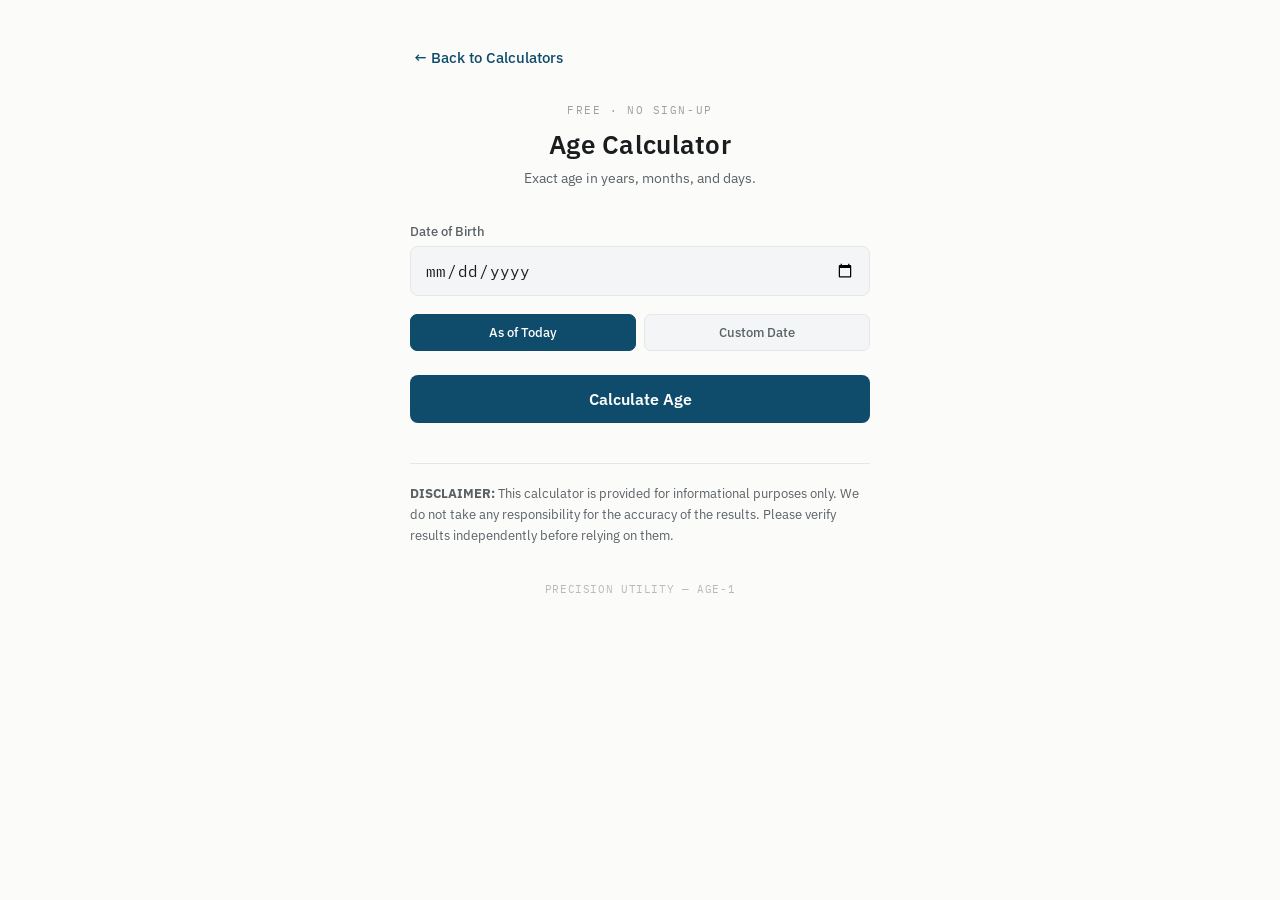
==== age-calculator/index.html @ 774d65d2 "Add Age Calculator HTML structure This file contains the complete HTML structure for an Age Calculat" ====
<!DOCTYPE html>
<html lang="en">
<head>
<meta charset="UTF-8">
<meta name="viewport" content="width=device-width, initial-scale=1.0">
<title>Age Calculator — Exact Age in Years, Months, Days</title>
<meta name="description" content="Free online age calculator. Find your exact age in years, months, and days — as of today or any custom date.">
<link rel="canonical" href="https://calculator-amber-six-60.vercel.app/age-calculator" />
<meta property="og:title" content="Age Calculator — Exact Age in Years, Months, Days">
<meta property="og:description" content="Find your exact age in years, months, and days — as of today or any custom date.">
<meta property="og:type" content="website">

<!-- Google Analytics (GA4) -->
<script async src="https://www.googletagmanager.com/gtag/js?id=G-M0VN4W0GYG"></script>
<script>
  window.dataLayer = window.dataLayer || [];
  function gtag(){dataLayer.push(arguments);}
  gtag('js', new Date());
  gtag('config', 'G-M0VN4W0GYG');
</script>

<link rel="preconnect" href="https://fonts.googleapis.com">
<link rel="preconnect" href="https://fonts.gstatic.com" crossorigin>
<link href="https://fonts.googleapis.com/css2?family=IBM+Plex+Mono:wght@400;500;600&family=IBM+Plex+Sans:wght@400;500;600&display=swap" rel="stylesheet">
<style>
  :root{
    --ink: #1a1d1f;
    --muted: #5b6266;
    --accent: #0f4c6b;
    --accent-hi: #14638a;
    --rule: #e4e6e8;
    --page-bg: #fbfbfa;
    --field-bg: #f3f5f6;
    --result-bg: #eef6f2;
    --result-ink: #12603f;
    --font-sans: 'IBM Plex Sans', ui-sans-serif, sans-serif;
    --font-mono: 'IBM Plex Mono', ui-monospace, monospace;
  }
  *{ box-sizing:border-box; }
  body{
    margin:0;
    background: var(--page-bg);
    color: var(--ink);
    font-family: var(--font-sans);
    padding: 40px 20px 40px;
  }
  main{ max-width: 460px; margin: 0 auto; }
  .back-link{
    display: inline-flex;
    align-items: center;
    gap: 6px;
    color: var(--accent);
    text-decoration: none;
    font-size: 15px;
    font-weight: 500;
    margin-bottom: 28px;
    padding: 8px 4px;
  }
  .back-link:hover{ color: var(--accent-hi); text-decoration: underline; }
  .eyebrow{
    text-align:center;
    color:#9aa0a3;
    font-family: var(--font-mono);
    font-size: 11px;
    letter-spacing: 0.14em;
    text-transform: uppercase;
    margin-bottom: 10px;
  }
  h1{
    text-align:center;
    font-size: 26px;
    font-weight: 600;
    letter-spacing: 0.01em;
    margin: 0 0 8px;
  }
  .sub{
    text-align:center;
    color: var(--muted);
    font-size: 14px;
    margin: 0 0 36px;
  }
  .field{ margin-bottom: 18px; }
  label{
    display:block;
    font-size: 13px;
    font-weight: 500;
    color: var(--muted);
    margin-bottom: 6px;
  }
  .input-wrap{ position: relative; }
  input[type="date"]{
    width: 100%;
    padding: 13px 14px;
    border: 1px solid var(--rule);
    background: var(--field-bg);
    border-radius: 8px;
    font-size: 16px;
    font-family: var(--font-mono);
    color: var(--ink);
    outline: none;
    transition: border-color 0.12s ease;
  }
  input[type="date"]:focus{ border-color: var(--accent); background: #fff; }

  .toggle-row{
    display:flex;
    gap: 8px;
    margin-bottom: 18px;
  }
  .toggle-chip{
    flex: 1;
    text-align:center;
    padding: 9px;
    border-radius: 7px;
    background: var(--field-bg);
    color: var(--muted);
    font-size: 13px;
    font-weight: 500;
    cursor: pointer;
    border: 1px solid var(--rule);
    user-select: none;
  }
  .toggle-chip.active{
    background: var(--accent);
    color: #fff;
    border-color: var(--accent);
  }

  button.calc-btn{
    width: 100%;
    padding: 14px;
    background: var(--accent);
    color: #fff;
    border: none;
    border-radius: 8px;
    font-size: 16px;
    font-weight: 600;
    font-family: var(--font-sans);
    cursor: pointer;
    margin-top: 6px;
    transition: background 0.12s ease;
  }
  button.calc-btn:hover{ background: var(--accent-hi); }

  .results{
    margin-top: 24px;
    background: var(--result-bg);
    border-radius: 10px;
    padding: 20px;
    display: none;
  }
  .results.show{ display: block; }
  .age-big{
    text-align: center;
    font-family: var(--font-mono);
    font-size: 22px;
    font-weight: 600;
    color: var(--result-ink);
    margin-bottom: 10px;
  }
  .age-sub{
    text-align: center;
    font-size: 13px;
    color: var(--muted);
  }
  .error-text{
    font-size: 14px;
    color: #b3261e;
    text-align: center;
  }

  section.notice{
    border-top: 1px solid var(--rule);
    margin-top: 40px;
    padding-top: 20px;
    font-size: 13px;
    line-height: 1.6;
    color: var(--muted);
  }
  footer{
    text-align:center;
    color:#b7bbbd;
    font-family: var(--font-mono);
    font-size: 10.5px;
    margin-top: 36px;
    letter-spacing: 0.06em;
  }
</style>
</head>
<body>
<main>
  <a href="/" class="back-link">&larr; Back to Calculators</a>

  <div class="eyebrow">Free · No Sign-up</div>
  <h1>Age Calculator</h1>
  <p class="sub">Exact age in years, months, and days.</p>

  <div class="field">
    <label for="dob">Date of Birth</label>
    <div class="input-wrap">
      <input type="date" id="dob">
    </div>
  </div>

  <div class="toggle-row">
    <div class="toggle-chip active" id="chipToday">As of Today</div>
    <div class="toggle-chip" id="chipCustom">Custom Date</div>
  </div>

  <div class="field" id="asOfField" style="display:none;">
    <label for="asOf">As of Date</label>
    <div class="input-wrap">
      <input type="date" id="asOf">
    </div>
  </div>

  <button class="calc-btn" id="calcBtn">Calculate Age</button>

  <div class="results" id="results"></div>

  <section class="notice">
    <strong>DISCLAIMER:</strong> This calculator is provided for informational purposes only. We do not take any responsibility for the accuracy of the results. Please verify results independently before relying on them.
  </section>

  <footer>PRECISION UTILITY — AGE-1</footer>
</main>

<script>
(function(){
  const dobEl = document.getElementById('dob');
  const asOfEl = document.getElementById('asOf');
  const asOfField = document.getElementById('asOfField');
  const chipToday = document.getElementById('chipToday');
  const chipCustom = document.getElementById('chipCustom');
  const btn = document.getElementById('calcBtn');
  const results = document.getElementById('results');

  let useCustomDate = false;

  chipToday.addEventListener('click', () => {
    useCustomDate = false;
    chipToday.classList.add('active');
    chipCustom.classList.remove('active');
    asOfField.style.display = 'none';
  });

  chipCustom.addEventListener('click', () => {
    useCustomDate = true;
    chipCustom.classList.add('active');
    chipToday.classList.remove('active');
    asOfField.style.display = 'block';
  });

  function daysInMonth(year, monthIndexZeroBased){
    return new Date(year, monthIndexZeroBased + 1, 0).getDate();
  }

  function calculateAge(birth, asOf){
    let years = asOf.getFullYear() - birth.getFullYear();
    let months = asOf.getMonth() - birth.getMonth();
    let days = asOf.getDate() - birth.getDate();

    if (days < 0){
      months -= 1;
      let prevMonth = asOf.getMonth() - 1;
      let prevYear = asOf.getFullYear();
      if (prevMonth < 0){ prevMonth = 11; prevYear -= 1; }
      days += daysInMonth(prevYear, prevMonth);
    }
    if (months < 0){
      months += 12;
      years -= 1;
    }
    return { years, months, days };
  }

  function calculate(){
    results.classList.remove('show');
    results.innerHTML = '';

    if (!dobEl.value){
      results.innerHTML = '<div class="error-text">Please enter a date of birth.</div>';
      results.classList.add('show');
      return;
    }

    const birth = new Date(dobEl.value + 'T00:00:00');
    let asOf;
    if (useCustomDate){
      if (!asOfEl.value){
        results.innerHTML = '<div class="error-text">Please enter an "as of" date.</div>';
        results.classList.add('show');
        return;
      }
      asOf = new Date(asOfEl.value + 'T00:00:00');
    } else {
      asOf = new Date();
      asOf.setHours(0,0,0,0);
    }

    if (birth > asOf){
      results.innerHTML = '<div class="error-text">Date of birth must be before the "as of" date.</div>';
      results.classList.add('show');
      return;
    }

    const { years, months, days } = calculateAge(birth, asOf);
    const totalDays = Math.round((asOf - birth) / (1000 * 60 * 60 * 24));

    results.innerHTML =
      `<div class="age-big">${years} years, ${months} months, ${days} days</div>` +
      `<div class="age-sub">Total: ${totalDays.toLocaleString()} days</div>`;
    results.classList.add('show');
  }

  btn.addEventListener('click', calculate);
})();
</script>

</body>
</html>
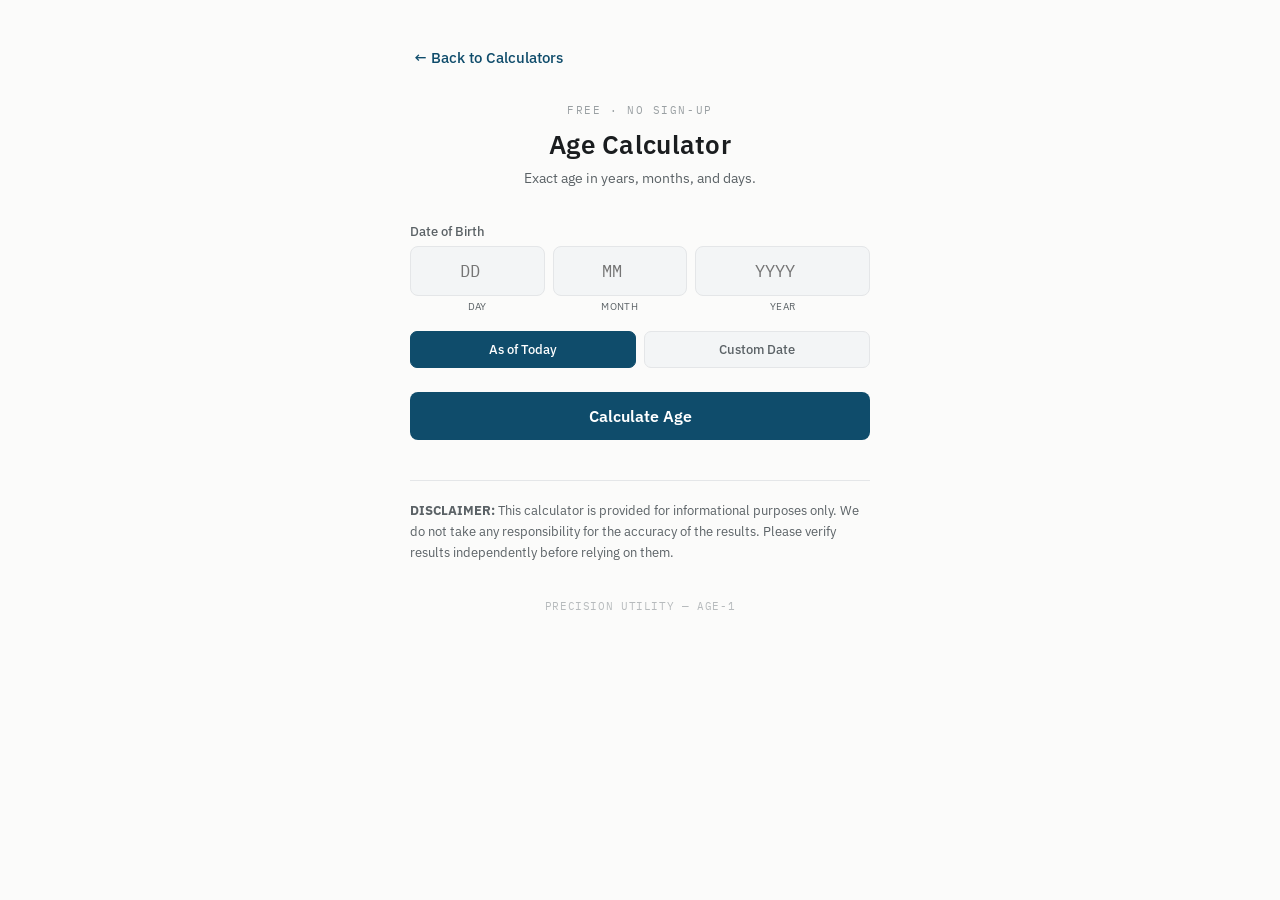
==== commit 28e12443: "Refactor date input handling in age calculator" ====
--- a/age-calculator/index.html
+++ b/age-calculator/index.html
@@ -87,20 +87,33 @@
     color: var(--muted);
     margin-bottom: 6px;
   }
-  .input-wrap{ position: relative; }
-  input[type="date"]{
+  .date-row{
+    display: grid;
+    grid-template-columns: 1fr 1fr 1.3fr;
+    gap: 8px;
+  }
+  .date-row input{
     width: 100%;
-    padding: 13px 14px;
+    padding: 13px 10px;
     border: 1px solid var(--rule);
     background: var(--field-bg);
     border-radius: 8px;
-    font-size: 16px;
+    font-size: 17px;
     font-family: var(--font-mono);
     color: var(--ink);
     outline: none;
+    text-align: center;
     transition: border-color 0.12s ease;
   }
-  input[type="date"]:focus{ border-color: var(--accent); background: #fff; }
+  .date-row input:focus{ border-color: var(--accent); background: #fff; }
+  .date-row .sub-label{
+    font-size: 10px;
+    color: var(--muted);
+    text-align: center;
+    margin-top: 4px;
+    letter-spacing: 0.04em;
+    text-transform: uppercase;
+  }
 
   .toggle-row{
     display:flex;
@@ -196,9 +209,20 @@
   <p class="sub">Exact age in years, months, and days.</p>
 
   <div class="field">
-    <label for="dob">Date of Birth</label>
-    <div class="input-wrap">
-      <input type="date" id="dob">
+    <label>Date of Birth</label>
+    <div class="date-row">
+      <div>
+        <input type="number" id="dobDay" placeholder="DD" min="1" max="31" inputmode="numeric">
+        <div class="sub-label">Day</div>
+      </div>
+      <div>
+        <input type="number" id="dobMonth" placeholder="MM" min="1" max="12" inputmode="numeric">
+        <div class="sub-label">Month</div>
+      </div>
+      <div>
+        <input type="number" id="dobYear" placeholder="YYYY" min="1900" max="2100" inputmode="numeric">
+        <div class="sub-label">Year</div>
+      </div>
     </div>
   </div>
 
@@ -208,9 +232,20 @@
   </div>
 
   <div class="field" id="asOfField" style="display:none;">
-    <label for="asOf">As of Date</label>
-    <div class="input-wrap">
-      <input type="date" id="asOf">
+    <label>As of Date</label>
+    <div class="date-row">
+      <div>
+        <input type="number" id="asOfDay" placeholder="DD" min="1" max="31" inputmode="numeric">
+        <div class="sub-label">Day</div>
+      </div>
+      <div>
+        <input type="number" id="asOfMonth" placeholder="MM" min="1" max="12" inputmode="numeric">
+        <div class="sub-label">Month</div>
+      </div>
+      <div>
+        <input type="number" id="asOfYear" placeholder="YYYY" min="1900" max="2100" inputmode="numeric">
+        <div class="sub-label">Year</div>
+      </div>
     </div>
   </div>
 
@@ -227,8 +262,12 @@
 
 <script>
 (function(){
-  const dobEl = document.getElementById('dob');
-  const asOfEl = document.getElementById('asOf');
+  const dobDay = document.getElementById('dobDay');
+  const dobMonth = document.getElementById('dobMonth');
+  const dobYear = document.getElementById('dobYear');
+  const asOfDay = document.getElementById('asOfDay');
+  const asOfMonth = document.getElementById('asOfMonth');
+  const asOfYear = document.getElementById('asOfYear');
   const asOfField = document.getElementById('asOfField');
   const chipToday = document.getElementById('chipToday');
   const chipCustom = document.getElementById('chipCustom');
@@ -255,6 +294,18 @@
     return new Date(year, monthIndexZeroBased + 1, 0).getDate();
   }
 
+  function buildDate(dayEl, monthEl, yearEl){
+    const d = parseInt(dayEl.value, 10);
+    const m = parseInt(monthEl.value, 10);
+    const y = parseInt(yearEl.value, 10);
+    if (isNaN(d) || isNaN(m) || isNaN(y)) return null;
+    if (d < 1 || d > 31 || m < 1 || m > 12 || y < 1900 || y > 2100) return null;
+    const dt = new Date(y, m - 1, d);
+    // Reject invalid dates like Feb 30 (JS would otherwise roll it into March)
+    if (dt.getFullYear() !== y || dt.getMonth() !== m - 1 || dt.getDate() !== d) return null;
+    return dt;
+  }
+
   function calculateAge(birth, asOf){
     let years = asOf.getFullYear() - birth.getFullYear();
     let months = asOf.getMonth() - birth.getMonth();
@@ -278,21 +329,21 @@
     results.classList.remove('show');
     results.innerHTML = '';
 
-    if (!dobEl.value){
-      results.innerHTML = '<div class="error-text">Please enter a date of birth.</div>';
+    const birth = buildDate(dobDay, dobMonth, dobYear);
+    if (!birth){
+      results.innerHTML = '<div class="error-text">Please enter a valid date of birth.</div>';
       results.classList.add('show');
       return;
     }
 
-    const birth = new Date(dobEl.value + 'T00:00:00');
     let asOf;
     if (useCustomDate){
-      if (!asOfEl.value){
-        results.innerHTML = '<div class="error-text">Please enter an "as of" date.</div>';
+      asOf = buildDate(asOfDay, asOfMonth, asOfYear);
+      if (!asOf){
+        results.innerHTML = '<div class="error-text">Please enter a valid "as of" date.</div>';
         results.classList.add('show');
         return;
       }
-      asOf = new Date(asOfEl.value + 'T00:00:00');
     } else {
       asOf = new Date();
       asOf.setHours(0,0,0,0);
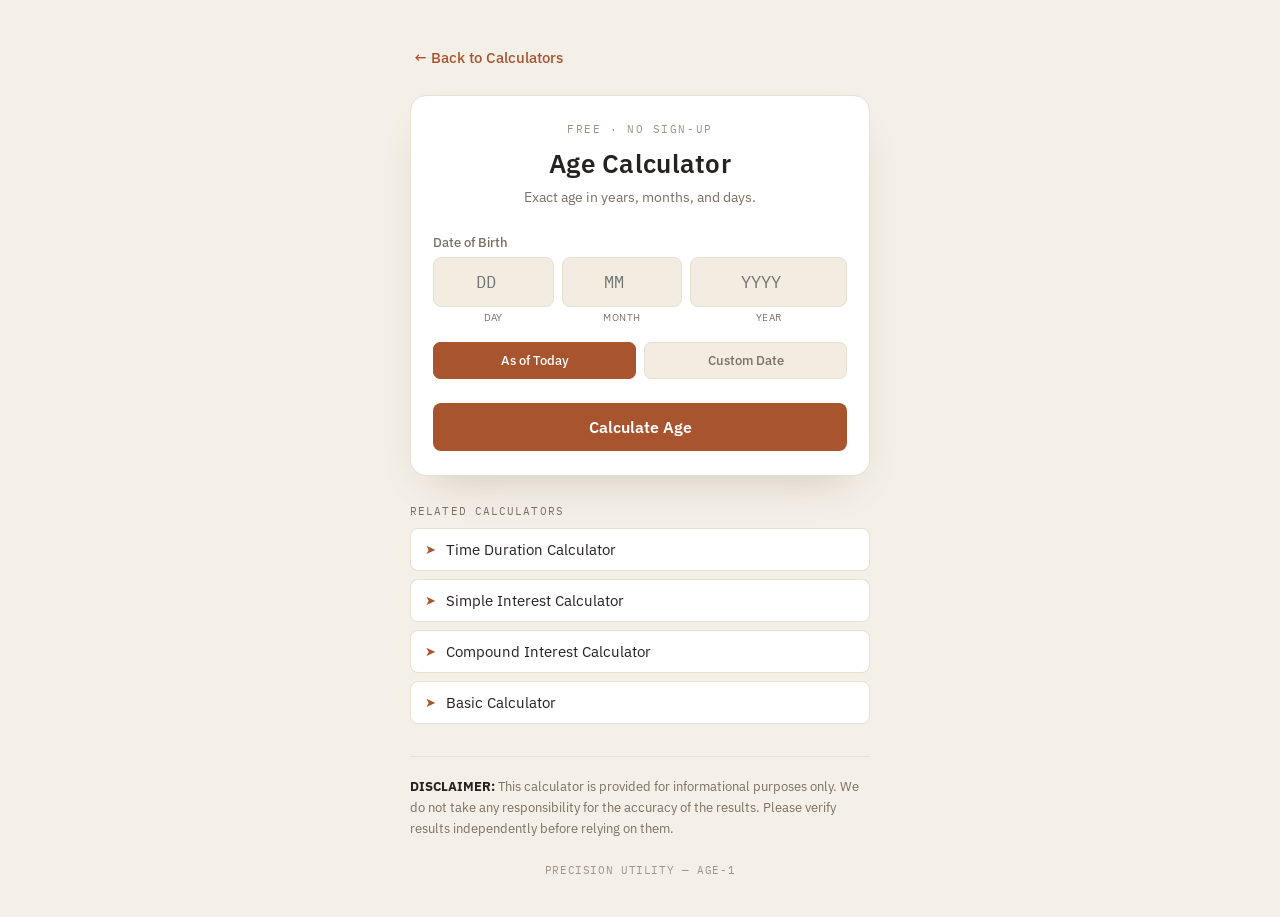
==== commit 584651c4: "Apply Warm Paper theme, unify calculator design, add related-calculator links, fix empty-field valid" ====
--- a/age-calculator/index.html
+++ b/age-calculator/index.html
@@ -22,50 +22,12 @@
 <link rel="preconnect" href="https://fonts.googleapis.com">
 <link rel="preconnect" href="https://fonts.gstatic.com" crossorigin>
 <link href="https://fonts.googleapis.com/css2?family=IBM+Plex+Mono:wght@400;500;600&family=IBM+Plex+Sans:wght@400;500;600&display=swap" rel="stylesheet">
+<link rel="stylesheet" href="/assets/theme.css">
 <style>
-  :root{
-    --ink: #1a1d1f;
-    --muted: #5b6266;
-    --accent: #0f4c6b;
-    --accent-hi: #14638a;
-    --rule: #e4e6e8;
-    --page-bg: #fbfbfa;
-    --field-bg: #f3f5f6;
-    --result-bg: #eef6f2;
-    --result-ink: #12603f;
-    --font-sans: 'IBM Plex Sans', ui-sans-serif, sans-serif;
-    --font-mono: 'IBM Plex Mono', ui-monospace, monospace;
-  }
-  *{ box-sizing:border-box; }
-  body{
-    margin:0;
-    background: var(--page-bg);
-    color: var(--ink);
-    font-family: var(--font-sans);
-    padding: 40px 20px 40px;
-  }
+  body{ padding: 40px 20px 40px; }
   main{ max-width: 460px; margin: 0 auto; }
-  .back-link{
-    display: inline-flex;
-    align-items: center;
-    gap: 6px;
-    color: var(--accent);
-    text-decoration: none;
-    font-size: 15px;
-    font-weight: 500;
-    margin-bottom: 28px;
-    padding: 8px 4px;
-  }
-  .back-link:hover{ color: var(--accent-hi); text-decoration: underline; }
-  .eyebrow{
-    text-align:center;
-    color:#9aa0a3;
-    font-family: var(--font-mono);
-    font-size: 11px;
-    letter-spacing: 0.14em;
-    text-transform: uppercase;
-    margin-bottom: 10px;
-  }
+  .back-link{ margin-bottom: 20px; }
+  .eyebrow{ text-align:center; margin-bottom: 10px; }
   h1{
     text-align:center;
     font-size: 26px;
@@ -77,35 +39,14 @@
     text-align:center;
     color: var(--muted);
     font-size: 14px;
-    margin: 0 0 36px;
-  }
-  .field{ margin-bottom: 18px; }
-  label{
-    display:block;
-    font-size: 13px;
-    font-weight: 500;
-    color: var(--muted);
-    margin-bottom: 6px;
+    margin: 0 0 28px;
   }
   .date-row{
     display: grid;
     grid-template-columns: 1fr 1fr 1.3fr;
     gap: 8px;
   }
-  .date-row input{
-    width: 100%;
-    padding: 13px 10px;
-    border: 1px solid var(--rule);
-    background: var(--field-bg);
-    border-radius: 8px;
-    font-size: 17px;
-    font-family: var(--font-mono);
-    color: var(--ink);
-    outline: none;
-    text-align: center;
-    transition: border-color 0.12s ease;
-  }
-  .date-row input:focus{ border-color: var(--accent); background: #fff; }
+  .date-row input{ text-align: center; }
   .date-row .sub-label{
     font-size: 10px;
     color: var(--muted);
@@ -139,30 +80,6 @@
     border-color: var(--accent);
   }
 
-  button.calc-btn{
-    width: 100%;
-    padding: 14px;
-    background: var(--accent);
-    color: #fff;
-    border: none;
-    border-radius: 8px;
-    font-size: 16px;
-    font-weight: 600;
-    font-family: var(--font-sans);
-    cursor: pointer;
-    margin-top: 6px;
-    transition: background 0.12s ease;
-  }
-  button.calc-btn:hover{ background: var(--accent-hi); }
-
-  .results{
-    margin-top: 24px;
-    background: var(--result-bg);
-    border-radius: 10px;
-    padding: 20px;
-    display: none;
-  }
-  .results.show{ display: block; }
   .age-big{
     text-align: center;
     font-family: var(--font-mono);
@@ -176,82 +93,75 @@
     font-size: 13px;
     color: var(--muted);
   }
-  .error-text{
-    font-size: 14px;
-    color: #b3261e;
-    text-align: center;
-  }
-
-  section.notice{
-    border-top: 1px solid var(--rule);
-    margin-top: 40px;
-    padding-top: 20px;
-    font-size: 13px;
-    line-height: 1.6;
-    color: var(--muted);
-  }
-  footer{
-    text-align:center;
-    color:#b7bbbd;
-    font-family: var(--font-mono);
-    font-size: 10.5px;
-    margin-top: 36px;
-    letter-spacing: 0.06em;
-  }
+
+  section.notice{ margin-top: 32px; }
+  footer{ margin-top: 24px; }
 </style>
 </head>
 <body>
 <main>
   <a href="/" class="back-link">&larr; Back to Calculators</a>
 
-  <div class="eyebrow">Free · No Sign-up</div>
-  <h1>Age Calculator</h1>
-  <p class="sub">Exact age in years, months, and days.</p>
-
-  <div class="field">
-    <label>Date of Birth</label>
-    <div class="date-row">
-      <div>
-        <input type="number" id="dobDay" placeholder="DD" min="1" max="31" inputmode="numeric">
-        <div class="sub-label">Day</div>
+  <div class="panel">
+    <div class="eyebrow">Free · No Sign-up</div>
+    <h1>Age Calculator</h1>
+    <p class="sub">Exact age in years, months, and days.</p>
+
+    <div class="field">
+      <label>Date of Birth</label>
+      <div class="date-row">
+        <div>
+          <input type="number" id="dobDay" placeholder="DD" min="1" max="31" inputmode="numeric">
+          <div class="sub-label">Day</div>
+        </div>
+        <div>
+          <input type="number" id="dobMonth" placeholder="MM" min="1" max="12" inputmode="numeric">
+          <div class="sub-label">Month</div>
+        </div>
+        <div>
+          <input type="number" id="dobYear" placeholder="YYYY" min="1900" max="2100" inputmode="numeric">
+          <div class="sub-label">Year</div>
+        </div>
       </div>
-      <div>
-        <input type="number" id="dobMonth" placeholder="MM" min="1" max="12" inputmode="numeric">
-        <div class="sub-label">Month</div>
+    </div>
+
+    <div class="toggle-row">
+      <div class="toggle-chip active" id="chipToday">As of Today</div>
+      <div class="toggle-chip" id="chipCustom">Custom Date</div>
+    </div>
+
+    <div class="field" id="asOfField" style="display:none;">
+      <label>As of Date</label>
+      <div class="date-row">
+        <div>
+          <input type="number" id="asOfDay" placeholder="DD" min="1" max="31" inputmode="numeric">
+          <div class="sub-label">Day</div>
+        </div>
+        <div>
+          <input type="number" id="asOfMonth" placeholder="MM" min="1" max="12" inputmode="numeric">
+          <div class="sub-label">Month</div>
+        </div>
+        <div>
+          <input type="number" id="asOfYear" placeholder="YYYY" min="1900" max="2100" inputmode="numeric">
+          <div class="sub-label">Year</div>
+        </div>
       </div>
-      <div>
-        <input type="number" id="dobYear" placeholder="YYYY" min="1900" max="2100" inputmode="numeric">
-        <div class="sub-label">Year</div>
-      </div>
-    </div>
+    </div>
+
+    <button class="calc-btn" id="calcBtn">Calculate Age</button>
+
+    <div class="results" id="results"></div>
   </div>
 
-  <div class="toggle-row">
-    <div class="toggle-chip active" id="chipToday">As of Today</div>
-    <div class="toggle-chip" id="chipCustom">Custom Date</div>
+  <div class="related">
+    <div class="related-label">Related Calculators</div>
+    <div class="related-links">
+      <a href="/time-duration-calculator"><span class="arrow">&#10148;</span> Time Duration Calculator</a>
+      <a href="/simple-interest-calculator"><span class="arrow">&#10148;</span> Simple Interest Calculator</a>
+      <a href="/compound-interest-calculator"><span class="arrow">&#10148;</span> Compound Interest Calculator</a>
+      <a href="/calculator"><span class="arrow">&#10148;</span> Basic Calculator</a>
+    </div>
   </div>
-
-  <div class="field" id="asOfField" style="display:none;">
-    <label>As of Date</label>
-    <div class="date-row">
-      <div>
-        <input type="number" id="asOfDay" placeholder="DD" min="1" max="31" inputmode="numeric">
-        <div class="sub-label">Day</div>
-      </div>
-      <div>
-        <input type="number" id="asOfMonth" placeholder="MM" min="1" max="12" inputmode="numeric">
-        <div class="sub-label">Month</div>
-      </div>
-      <div>
-        <input type="number" id="asOfYear" placeholder="YYYY" min="1900" max="2100" inputmode="numeric">
-        <div class="sub-label">Year</div>
-      </div>
-    </div>
-  </div>
-
-  <button class="calc-btn" id="calcBtn">Calculate Age</button>
-
-  <div class="results" id="results"></div>
 
   <section class="notice">
     <strong>DISCLAIMER:</strong> This calculator is provided for informational purposes only. We do not take any responsibility for the accuracy of the results. Please verify results independently before relying on them.
--- a/assets/theme.css
+++ b/assets/theme.css
@@ -0,0 +1,176 @@
+/* Shared design tokens + base components — Palette A "Warm Paper" */
+:root{
+  --ink: #262220;
+  --muted: #7a6f63;
+  --accent: #a8542f;
+  --accent-hi: #8f4526;
+  --rule: #e7dfd2;
+  --page-bg: #f5f0e7;
+  --panel-bg: #ffffff;
+  --field-bg: #f2ece1;
+  --result-bg: #f1ede0;
+  --result-ink: #6b4a24;
+  --radius: 16px;
+  --font-sans: 'IBM Plex Sans', ui-sans-serif, sans-serif;
+  --font-mono: 'IBM Plex Mono', ui-monospace, monospace;
+}
+
+*{ box-sizing: border-box; }
+
+body{
+  margin:0;
+  background: var(--page-bg);
+  color: var(--ink);
+  font-family: var(--font-sans);
+}
+
+.eyebrow{
+  color: var(--muted);
+  opacity: 0.75;
+  font-family: var(--font-mono);
+  font-size: 11px;
+  letter-spacing: 0.14em;
+  text-transform: uppercase;
+}
+
+.back-link{
+  display: inline-flex;
+  align-items: center;
+  gap: 6px;
+  color: var(--accent);
+  text-decoration: none;
+  font-size: 15px;
+  font-weight: 500;
+  padding: 8px 4px;
+}
+.back-link:hover{ color: var(--accent-hi); text-decoration: underline; }
+
+footer{
+  text-align:center;
+  color: var(--muted);
+  opacity: 0.7;
+  font-family: var(--font-mono);
+  font-size: 10.5px;
+  letter-spacing: 0.06em;
+}
+
+.panel{
+  background: var(--panel-bg);
+  border: 1px solid var(--rule);
+  border-radius: var(--radius);
+  box-shadow: 0 20px 44px -22px rgba(40,25,10,0.22);
+  padding: 26px 22px 24px;
+}
+
+section.notice{
+  border-top: 1px solid var(--rule);
+  padding-top: 20px;
+  font-size: 13px;
+  line-height: 1.6;
+  color: var(--muted);
+}
+section.notice strong{ color: var(--ink); }
+section.notice a{ color: var(--accent); text-decoration: underline; }
+
+label{
+  display:block;
+  font-size: 13px;
+  font-weight: 500;
+  color: var(--muted);
+  margin-bottom: 6px;
+}
+.field{ margin-bottom: 18px; }
+
+input[type="number"], input[type="text"], select{
+  width: 100%;
+  padding: 13px 14px;
+  border: 1px solid var(--rule);
+  background: var(--field-bg);
+  border-radius: 8px;
+  font-size: 17px;
+  font-family: var(--font-mono);
+  color: var(--ink);
+  outline: none;
+  transition: border-color 0.12s ease;
+  appearance: none;
+  -webkit-appearance: none;
+}
+input[type="number"]:focus, input[type="text"]:focus, select:focus{
+  border-color: var(--accent);
+  background: #fff;
+}
+
+button.calc-btn{
+  width: 100%;
+  padding: 14px;
+  background: var(--accent);
+  color: #fff;
+  border: none;
+  border-radius: 8px;
+  font-size: 16px;
+  font-weight: 600;
+  font-family: var(--font-sans);
+  cursor: pointer;
+  margin-top: 6px;
+  transition: background 0.12s ease;
+}
+button.calc-btn:hover{ background: var(--accent-hi); }
+
+.results{
+  margin-top: 24px;
+  background: var(--result-bg);
+  border-radius: 10px;
+  padding: 20px;
+  display: none;
+}
+.results.show{ display: block; }
+.result-row{
+  display: flex;
+  justify-content: space-between;
+  align-items: baseline;
+  padding: 6px 0;
+}
+.result-row .label{ font-size: 14px; color: var(--muted); }
+.result-row .value{
+  font-size: 20px;
+  font-weight: 600;
+  font-family: var(--font-mono);
+  color: var(--result-ink);
+}
+.result-row.total .value{ font-size: 24px; }
+
+.error-text{
+  font-size: 14px;
+  color: #b3261e;
+  text-align: center;
+}
+
+.related{ margin-top: 28px; }
+.related .related-label{
+  font-family: var(--font-mono);
+  font-size: 11px;
+  letter-spacing: 0.1em;
+  text-transform: uppercase;
+  color: var(--muted);
+  margin-bottom: 10px;
+}
+.related-links{
+  display:flex;
+  flex-direction:column;
+  gap: 8px;
+}
+.related-links a{
+  display:flex;
+  align-items:center;
+  gap: 10px;
+  padding: 11px 14px;
+  border: 1px solid var(--rule);
+  border-radius: 8px;
+  background: var(--panel-bg);
+  color: var(--ink);
+  text-decoration: none;
+  font-size: 14.5px;
+  transition: border-color 0.12s ease;
+}
+.related-links a:hover{ border-color: var(--accent); }
+.related-links a .arrow{ color: var(--accent); font-size: 13px; }
